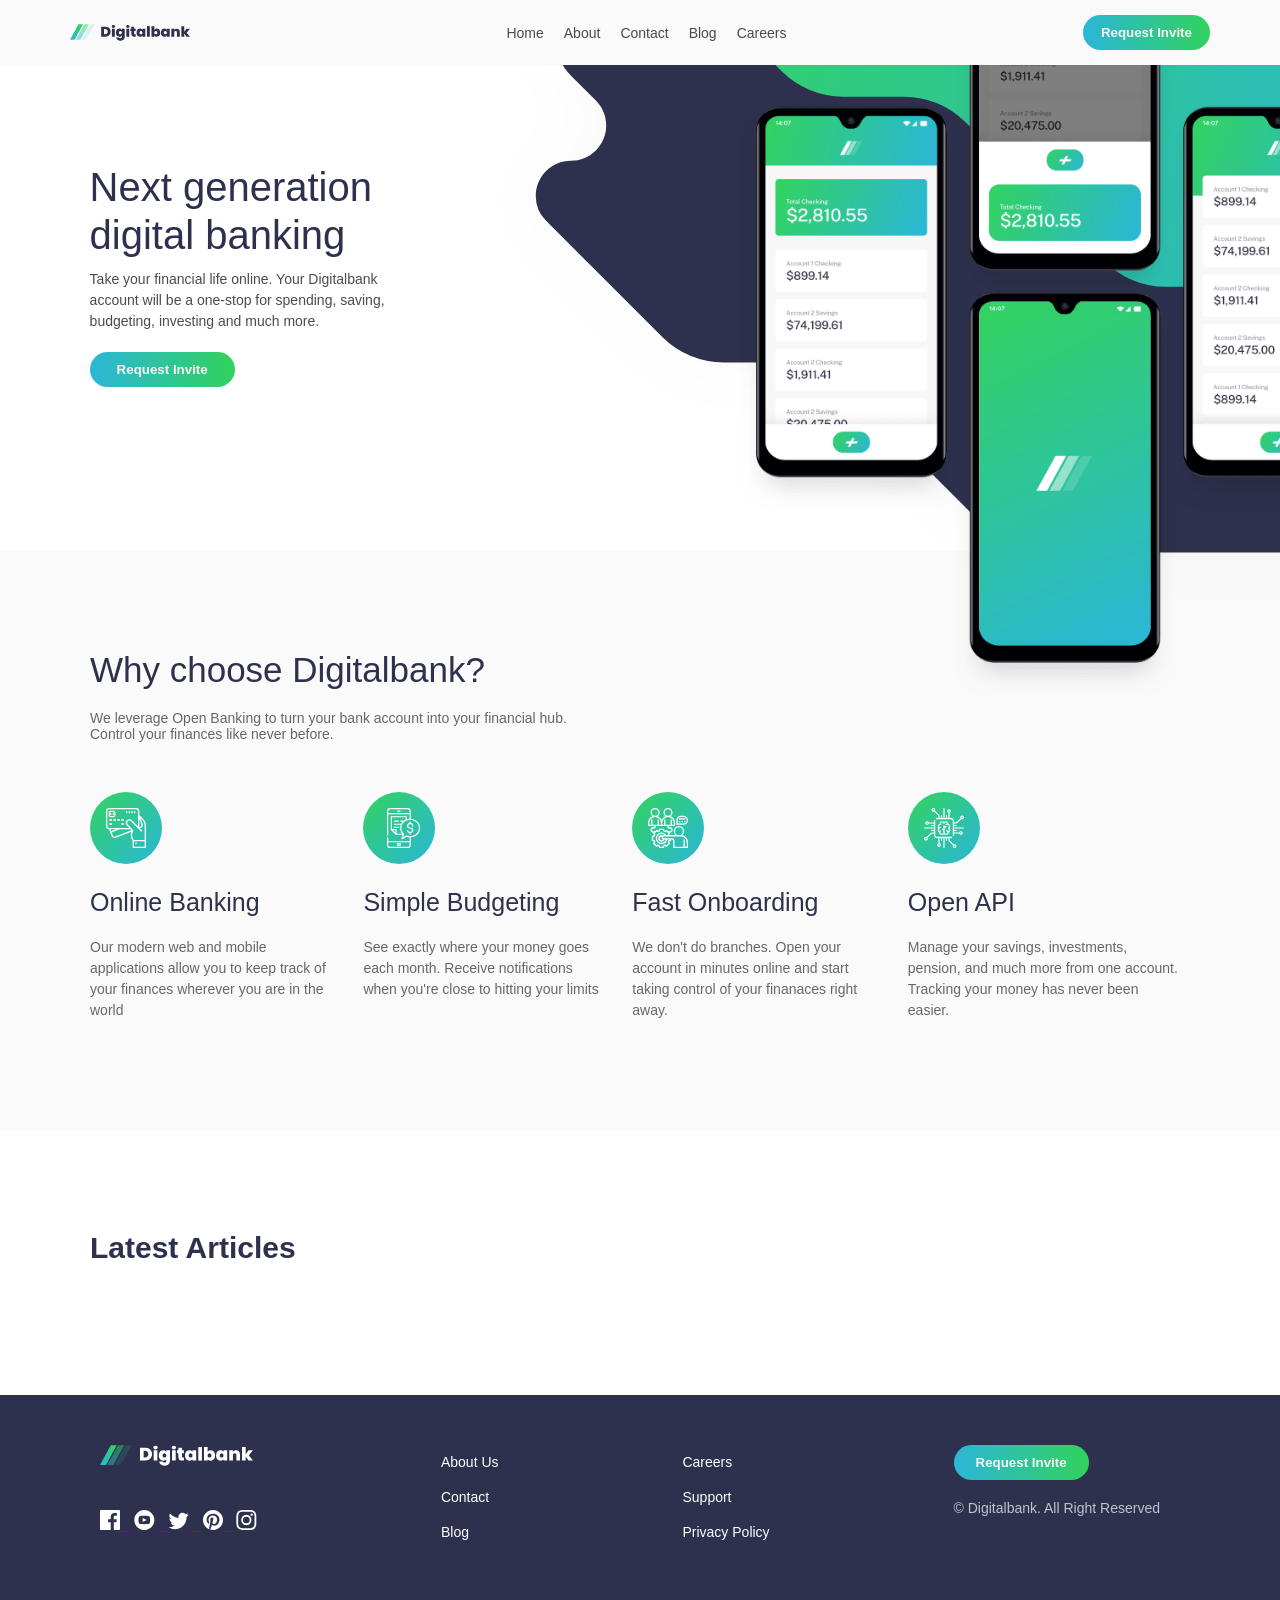
==== index.html @ 2eeacbaf "js corrected" ====
<!doctype html>
<html lang="en">
  <head>
    <link rel="preconnect" href="https://fonts.googleapis.com" />
    <link rel="preconnect" href="https://fonts.gstatic.com" crossorigin />
    <link
      href="https://fonts.googleapis.com/css2?family=Maname&display=swap"
      rel="stylesheet"
    />
    <meta charset="UTF-8" />
    <meta name="viewport" content="width=device-width, initial-scale=1.0" />
    <title>DigitalBank</title>
    <link rel="stylesheet" href="css/Digital.css" />
  </head>
  <body>
    <div class="container">
      <input type="checkbox" id="toggle" />

      <label for="toggle" class="nav-toggle">
        <img src="assets/icon-menu.svg" alt="Menu" />
      </label>
      <div class="nav">
        <img src="assets/logo-dark.svg" alt="" />
        <ul class="nav-list">
          <li>Home</li>
          <li>About</li>
          <li>Contact</li>
          <li>Blog</li>
          <li>Careers</li>
        </ul>
        <button>Request Invite</button>
      </div>

      <div class="landing-page">
        <div class="landing-text">
          <h1>Next generation digital banking</h1>
          <p>
            Take your financial life online. Your Digitalbank account will be a
            one-stop for spending, saving, budgeting, investing and much more.
          </p>
          <button>Request Invite</button>
        </div>
        <div class="landing-img">
          <img class="mobile-img" src="assets/bg-intro-mobile.svg" alt="" />
          <img class="desktop-img" src="assets/bg-intro-desktop.svg" alt="" />
          <img class="img-phone" src="assets/image-mockups.png" alt="" />
        </div>
      </div>

      <div class="digitalbank">
        <div class="digital-text">
          <h1>Why choose Digitalbank?</h1>
          <p>
            We leverage Open Banking to turn your bank account into your
            financial hub. <br />
            Control your finances like never before.
          </p>
        </div>

        <div class="digitalbank-img">
          <div class="column-one">
            <img src="assets/icon-online.svg" alt="" />
            <h2>Online Banking</h2>
            <p>
              Our modern web and mobile applications allow you to keep track of
              your finances wherever you are in the world
            </p>
          </div>
          <div class="column-two">
            <img src="assets/icon-budgeting.svg" alt="" />
            <h2>Simple Budgeting</h2>
            <p>
              See exactly where your money goes each month. Receive
              notifications when you're close to hitting your limits
            </p>
          </div>
          <div class="column-three">
            <img src="assets/icon-onboarding.svg" alt="" />
            <h2>Fast Onboarding</h2>
            <p>
              We don't do branches. Open your account in minutes online and
              start taking control of your finanaces right away.
            </p>
          </div>
          <div class="column-four">
            <img src="assets/icon-api.svg" alt="" />
            <h2>Open API</h2>
            <p>
              Manage your savings, investments, pension, and much more from one
              account. Tracking your money has never been easier.
            </p>
          </div>
        </div>
      </div>

      <div class="digitalbank-article">
        <div class="article-text">
          <h1>Latest Articles</h1>
        </div>
        <div class="article-img"></div>
      </div>

      <div class="footer">
        <div class="footer-img">
          <img src="assets/logo-light.svg" alt="" />

          <div class="footer-social-media">
            <a href="">
              <img src="assets/icon-facebook.svg" alt="" />
            </a>
            <a href="">
              <img src="assets/icon-youtube.svg" alt="" />
            </a>
            <a href="">
              <img src="assets/icon-twitter.svg" alt="" />
            </a>
            <a href="">
              <img src="assets/icon-pinterest.svg" alt="" />
            </a>
            <a href="">
              <img src="assets/icon-instagram.svg" alt="" />
            </a>
          </div>
        </div>

        <div class="footer-text-one">
          <ul>
            <li>About Us</li>
            <li>Contact</li>
            <li>Blog</li>
          </ul>
        </div>

        <div class="footer-text-two">
          <ul>
            <li>Careers</li>
            <li>Support</li>
            <li>Privacy Policy</li>
          </ul>
        </div>
        <div class="footer-button">
          <button>Request Invite</button>
          <div class="footer-reserved">
            <a>&copy; Digitalbank. All Right Reserved</a>
          </div>
        </div>
      </div>
    </div>
  </body>
  <script src="./digital.js"></script>
</html>
---- css/Digital.css ----
* {
  padding: 0;
  margin: 0;
  box-sizing: border-box;
}
body {
  overflow-x: hidden;
  min-height: 100vh;
  font-size: 14px;
}

/* toggle */

#toggle {
  display: none;
}
.nav-toggle {
  display: none;
}

/* navbar */
.nav {
  display: flex;
  justify-content: space-between;
  background-color: hsl(0, 0%, 98%);
  padding: 15px 70px;
  position: fixed;
  width: 100%;
  top: 0;
  left: 0;
  z-index: 100;

}
.nav img {
  width: 120px;
}
.nav ul {
  list-style: none;
  display: flex;
  align-items: center;
}
.nav li {
  margin-left: 20px;
  font-family: "Public Sans", sans-serif;
  opacity: 0.7;
    cursor: pointer;
}
.nav li:hover{
color:rgb(69, 68, 68);

}

.nav button {
  background: linear-gradient(to right, hsl(192, 69%, 51%), hsl(136, 64%, 51%));
  color: rgb(250, 243, 243);
  border: none;
  outline: none;
  padding: 0 18px;
  height: 35px;
  border-radius: 20px;
  font-weight: 600;
    cursor: pointer;
}
.nav button:hover{
  background: linear-gradient(to right, hsl(136, 82%, 56%), hsl(192, 78%, 47%));
}

/* landing-page */

.landing-page {
  display: flex;
  align-items: center;
  justify-content: space-between;
  position: relative;
  gap: 50px;
  padding: 0 7%;
}

/* landing-page, text and button */
.landing-page .landing-text {
  position: relative;
  flex: 2;
  min-width: 0;
}

.landing-page .landing-text h1 {
  font-weight: 400;
  font-size: 40px;
  line-height: 1.2;
  color: hsl(233, 26%, 24%);
  font-family: "Franklin Gothic Medium", "Arial Narrow", Arial, serif;
}

.landing-page .landing-text p {
  opacity: 0.7;
  margin-top: 10px;
  line-height: 1.5;
  font-family: "Fraunces", sans-serif;
  font-size: 14px;
}

.landing-page .landing-text button {
  background: linear-gradient(to right, hsl(192, 69%, 51%), hsl(136, 64%, 51%));
  color: rgb(250, 243, 243);
  border: none;
  outline: none;
  padding: 0 27px;
  height: 35px;
  border-radius: 20px;
  font-weight: 600;
  margin-top: 20px;
    cursor: pointer;
}
.landing-text button:hover{
  background: linear-gradient(to right, hsl(136, 64%, 51%), hsl(192, 69%, 51%));

}

/* .landing-img */

.landing-page .landing-img {
  flex: 1 1 50%;
  position: relative;
  height: 550px;
  top: -100px;
}
.landing-page .mobile-img {
  display: none;
}
.landing-img .desktop-img {
  width: 1100px;
  position: absolute;
  top: -175px;
}
.landing-img .img-phone {
  position: absolute;
  right: -200px;
  width: 650px;
}
/* why choose digitalbank? */

.digitalbank {
  background-color: hsl(0, 0%, 98%);
  /* z-index: -100; */
  padding-top: 100px;
  padding-left: 90px;
  padding-bottom: 80px;
  padding-inline-end: 100px;
}

.digitalbank .digital-text h1 {
  font-weight: 400;
  font-size: 35px;
  color: hsl(233, 26%, 24%);
  font-family: "Segoe UI", Tahoma, Geneva, Verdana, sans-serif;
}
.digitalbank .digital-text p {
  margin-top: 20px;
  color: hsl(0deg 0% 0% / 58.9%);
  font-family: "DM Mono", sans-serif;
}

.digitalbank .digitalbank-img {
  display: flex;
  margin-top: 50px;
  gap: 30px;
}
.digitalbank-img h2 {
  font-weight: 100;
  font-size: 25px;
  margin-top: 20px;
  font-family: "Fraunces", sans-serif;
  color: hsl(233, 26%, 24%);
}
.digitalbank-img p {
  line-height: 1.5;
  padding-bottom: 30px;
  font-weight: 400;
  margin-top: 20px;
  font-family: "Segoe UI", Tahoma, Geneva, Verdana, sans-serif;
  color: hsl(0deg 0% 0% / 58.9%);
}

/* article */

.digitalbank-article {
  padding-top: 100px;
  padding-bottom: 80px;
  padding-left: 90px;
}
.article-text h1 {
  color: hsl(233, 26%, 24%);
  font-family: 200;
  font-size: 30px;
  font-family: "Franklin Gothic Medium", "Arial Narrow", Arial, serif;
}

.article-img {
  display: flex;
  padding-top: 50px;
  gap: 40px;
  padding-inline-end: 80px;
  cursor: pointer;
}
.article-img img {
  width: 100%;
  height: 50%;
  border-start-start-radius: 5%;
  border-start-end-radius: 5%;
}
.article-img a {
  font-family: "Maname", sans-serif;
  opacity: 0.5;
  /* margin-top: 20px; */
  padding: 6px 10px;
  line-height: 2;
}
.article-img h3 {
  font-family: "Maname", serif;
  font-weight: 200;
  font-size: 20px;
  margin-top: 10px;
  padding: 6px 10px;
}
.article-img p {
  padding: 6px 10px;
  padding-bottom: 20px;
  font-family: "Maname", serif;
}

.article-img .bottom-article {
  padding-bottom: 20px;
}

.article-img .article-money {
  box-shadow: 0 4px 5px rgba(185, 181, 181, 0.2);
  border-radius: 4px;
}
.article-money:hover{
   box-shadow: 0 4px 5px rgba(233, 235, 233, 0.913);
    transition: 0s ease-in-out;
    transform:scale(1.02);
}
.article-img .article-food {
  box-shadow: 0 4px 5px rgba(185, 181, 181, 0.2);
  border-radius: 4px;
}
.article-food:hover{
   box-shadow: 0 4px 5px rgba(233, 235, 233, 0.913);
    transition: 0s ease-in-out;
    transform:scale(1.02);
}
.article-img .article-air {
  box-shadow: 0 4px 5px rgba(185, 181, 181, 0.2);
  border-radius: 4px;
}
.article-air:hover{
   box-shadow: 0 4px 5px rgba(233, 235, 233, 0.913);
    transition: 0s ease-in-out;
    transform:scale(1.02);
}
.article-water {
  box-shadow: 0 4px 5px rgba(185, 181, 181, 0.2);
  border-radius: 4px;
}
.article-water:hover{
    box-shadow: 0 4px 5px rgba(233, 235, 233, 0.913);
    transition: 0s ease-in-out;
    transform:scale(1.02);
}
.footer {
  background-color: hsl(233, 26%, 24%);
  padding: 50px;
  padding-inline: 100px;
  display: flex;
  justify-content: space-between;
}
.footer .footer-social-media {
  margin-top: 40px;
  word-spacing: 10px;
    cursor: pointer;
}



.footer-text-one li {
  list-style: none;
  line-height: 35px;
  font-size: 14px;
  color: white;
    cursor: pointer;
  font-family:
    "Lucida Sans", "Lucida Sans Regular", "Lucida Grande",
    "Lucida Sans Unicode", Geneva, Verdana, sans-serif;
}

.footer-text-two li {
  list-style: none;
  line-height: 35px;
  font-size: 14px;
  color: white;
    cursor: pointer;
  font-family:
    "Lucida Sans", "Lucida Sans Regular", "Lucida Grande",
    "Lucida Sans Unicode", Geneva, Verdana, sans-serif;
}
.footer li:hover{
color:rgb(202, 201, 201);

}

.footer-button button {
  background: linear-gradient(to right, hsl(192, 69%, 51%), hsl(136, 64%, 51%));
  color: rgb(250, 243, 243);
  border: none;
  outline: none;
  padding: 0 22px;
    cursor: pointer;
  height: 35px;
  border-radius: 20px;
  font-weight: 600;
}
.footer-button button:hover{
  background: linear-gradient(to right, hsl(136, 64%, 51%), hsl(192, 69%, 51%));

}
.footer-button .footer-reserved {
  margin-top: 20px;
  margin-right: 20px;
  color: white;
  opacity: 0.7;
  font-family:
    "Lucida Sans", "Lucida Sans Regular", "Lucida Grande",
    "Lucida Sans Unicode", Geneva, Verdana, sans-serif;
}

@media (max-width: 786px) {
  /* navbar */
  .nav {
    padding: 19px;
    height: 65px;
    align-items: center;
  }
  /* .nav button:hover{
  background: linear-gradient(to right, hsl(136, 64%, 51%), hsl(192, 69%, 51%));

} */
  .nav-toggle {
    display: block;
    cursor: pointer;
    right: 20px;
    top: 20px;
    position: fixed;
    z-index: 1002;
  }
  .nav-toggle img {
    width: 20px;
    height: 20px;
  }

  .nav .nav-list {
    display: none;
  }
  .nav button {
    display: none;
  }
  #toggle:checked ~ .nav .nav-list {
    display: flex;
    flex-direction: column;
    align-items: center;
    position: fixed;
    top: 50px;
    left: 18px;
    right: 18px;
    gap: 25px;
    padding: 25px;
    background-color: hsl(0, 0%, 98%);
    z-index: 1001;
    box-shadow: 0 10px 30px rgba(0, 0, 0, 0.15);
  }
  /* #toggle:checked ~ .nav > button{
    display: block;
    position: fixed;
    top: 300px;
    left: 17px;
    right: 16px;
    margin: auto;
    z-index: 1002;
  } */

  .nav .nav-list li {
    list-style: none;
    margin-left: 0;
    font-family:
      "Gill Sans", "Gill Sans MT", Calibri, "Trebuchet MS", sans-serif;
  }

  /* .landing-page */

  .landing-page {
    flex-direction: column;
    top: 50px;
  }
  .landing-page .desktop-img {
    display: none;
  }
  .landing-page .mobile-img {
    display: block;
    width: 100vw;
  }
  .landing-page .landing-text {
    order: 2;
    top: -150px;
    padding: 0 20px;
  }
  .landing-page .landing-img {
    order: 1;
  }

  .landing-img .img-phone {
    width: 80%;
    right: 50px;
    top: 3px;
  }

  .landing-page .landing-text h1 {
    font-family: "Segoe UI", Tahoma, Geneva, Verdana, sans-serif;
  }
  .landing-page .landing-text p {
    opacity: 0.7;
  }

  .landing-text button {
    margin: 20px auto;
    display: block;
  }
  .landing-text button:hover{
  background: linear-gradient(to right, hsl(136, 64%, 51%), hsl(192, 69%, 51%));

}

  /* why choose digitalBank */
  .digitalbank {
    padding: 0;
    padding: 70px 24px 50px;
    margin: 0;
  }
  .digitalbank .digital-text {
    text-align: center;
  }
  .digitalbank .digital-text br {
    display: none;
  }

  .digitalbank .digitalbank-img {
    flex-direction: column;
  }

  .digitalbank-img img {
    margin: 20px auto;
    display: block;
  }
  .digitalbank-img h2 {
    text-align: center;
  }
  .digitalbank-img p {
    text-align: center;
  }

  /* article */

  .digitalbank-article {
    padding: 40px 20px !important;
  }

  .digitalbank-article .article-text {
    text-align: center;
  }

  .digitalbank-article .article-img {
    display: block;
    margin: 30px 0 0;
    padding: 0;
  }

  .digitalbank-article .article-money,
  .digitalbank-article .article-food,
  .digitalbank-article .article-air,
  .digitalbank-article .article-water {
    display: block;
    width: 100%;
    max-width: 100%;
    margin: 0 0 24px;
    padding: 0;
  }



  .digitalbank-article .article-img img {
    display: block;
    height: 180px;
  }

  .digitalbank-article .article-img a {
    padding: 12px 16px 0;
    margin: 0;
    display: block;
  }
  .digitalbank-article .article-img p {
    padding: 12px 16px 30px;
    margin: 0;
    font-size: 15px;
    font-weight: 400;
    line-height: 1.5;
    opacity: 0.7;
  }

  .digitalbank-article .article-img h3 {
    padding: 12px 16px 0;
    margin: 0;
    font-size: 20px;
    font-weight: 400;
    line-height: 1.3;
    color: hsl(233, 26%, 24%);
  }

  /* footer */

  .footer {
    flex-direction: column;
    text-align: center;
    padding: 40px 20px 30px;
  }
  .footer button:hover{
  background: linear-gradient(to right, hsl(136, 64%, 51%), hsl(192, 69%, 51%));

}
  .footer-img {
    width: 100%;
    margin: 0 0 35px;
  }
  .footer li {
    font-size: 18px;
  }
  .footer-button button {
    margin: 25px auto 0;
    font-size: 15px;
  }
}
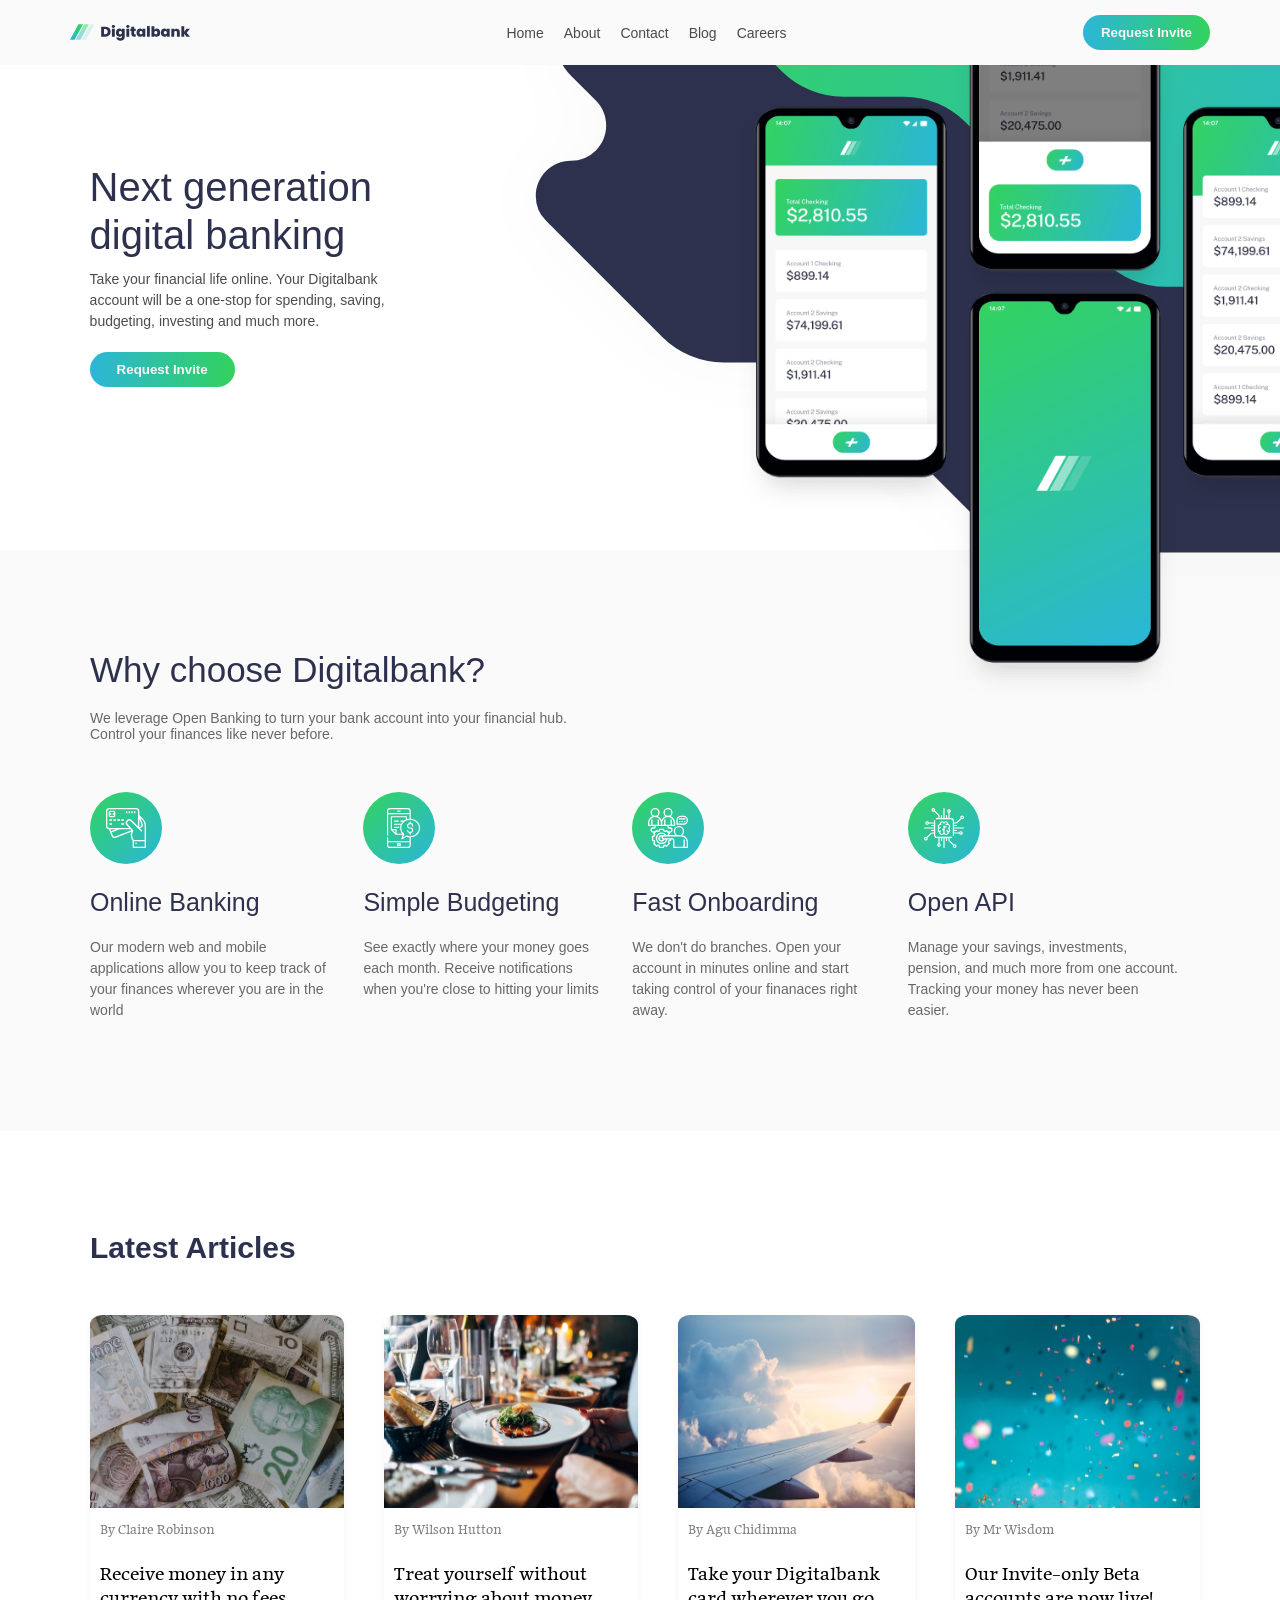
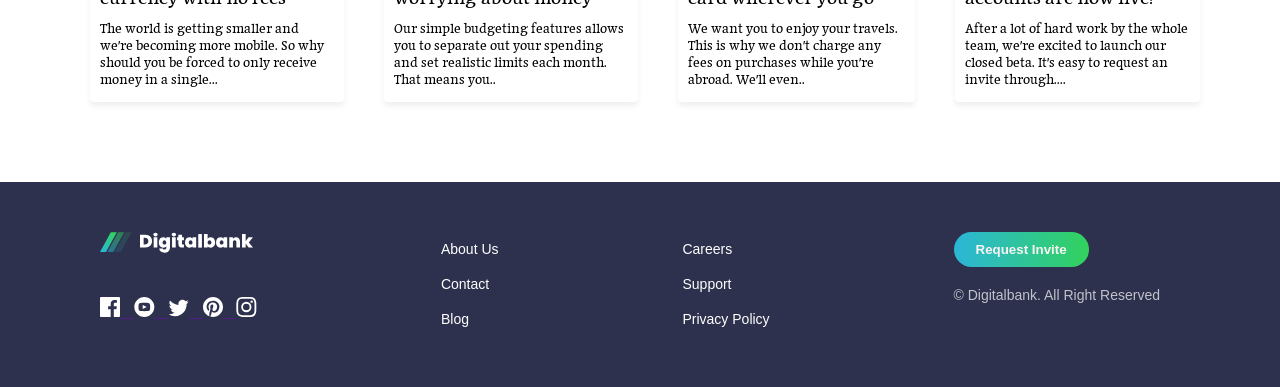
==== commit 8fdbfc06: "done" ====
--- a/index.html
+++ b/index.html
@@ -147,5 +147,5 @@
       </div>
     </div>
   </body>
-  <script src="./digital.js"></script>
+  <script src="./js/digital.js" type="text/javascript"></script>
 </html>
--- a/css/Digital.css
+++ b/css/Digital.css
@@ -423,9 +423,6 @@
     top: 3px;
   }
 
-  .landing-page .landing-text h1 {
-    font-family: "Segoe UI", Tahoma, Geneva, Verdana, sans-serif;
-  }
   .landing-page .landing-text p {
     opacity: 0.7;
   }
